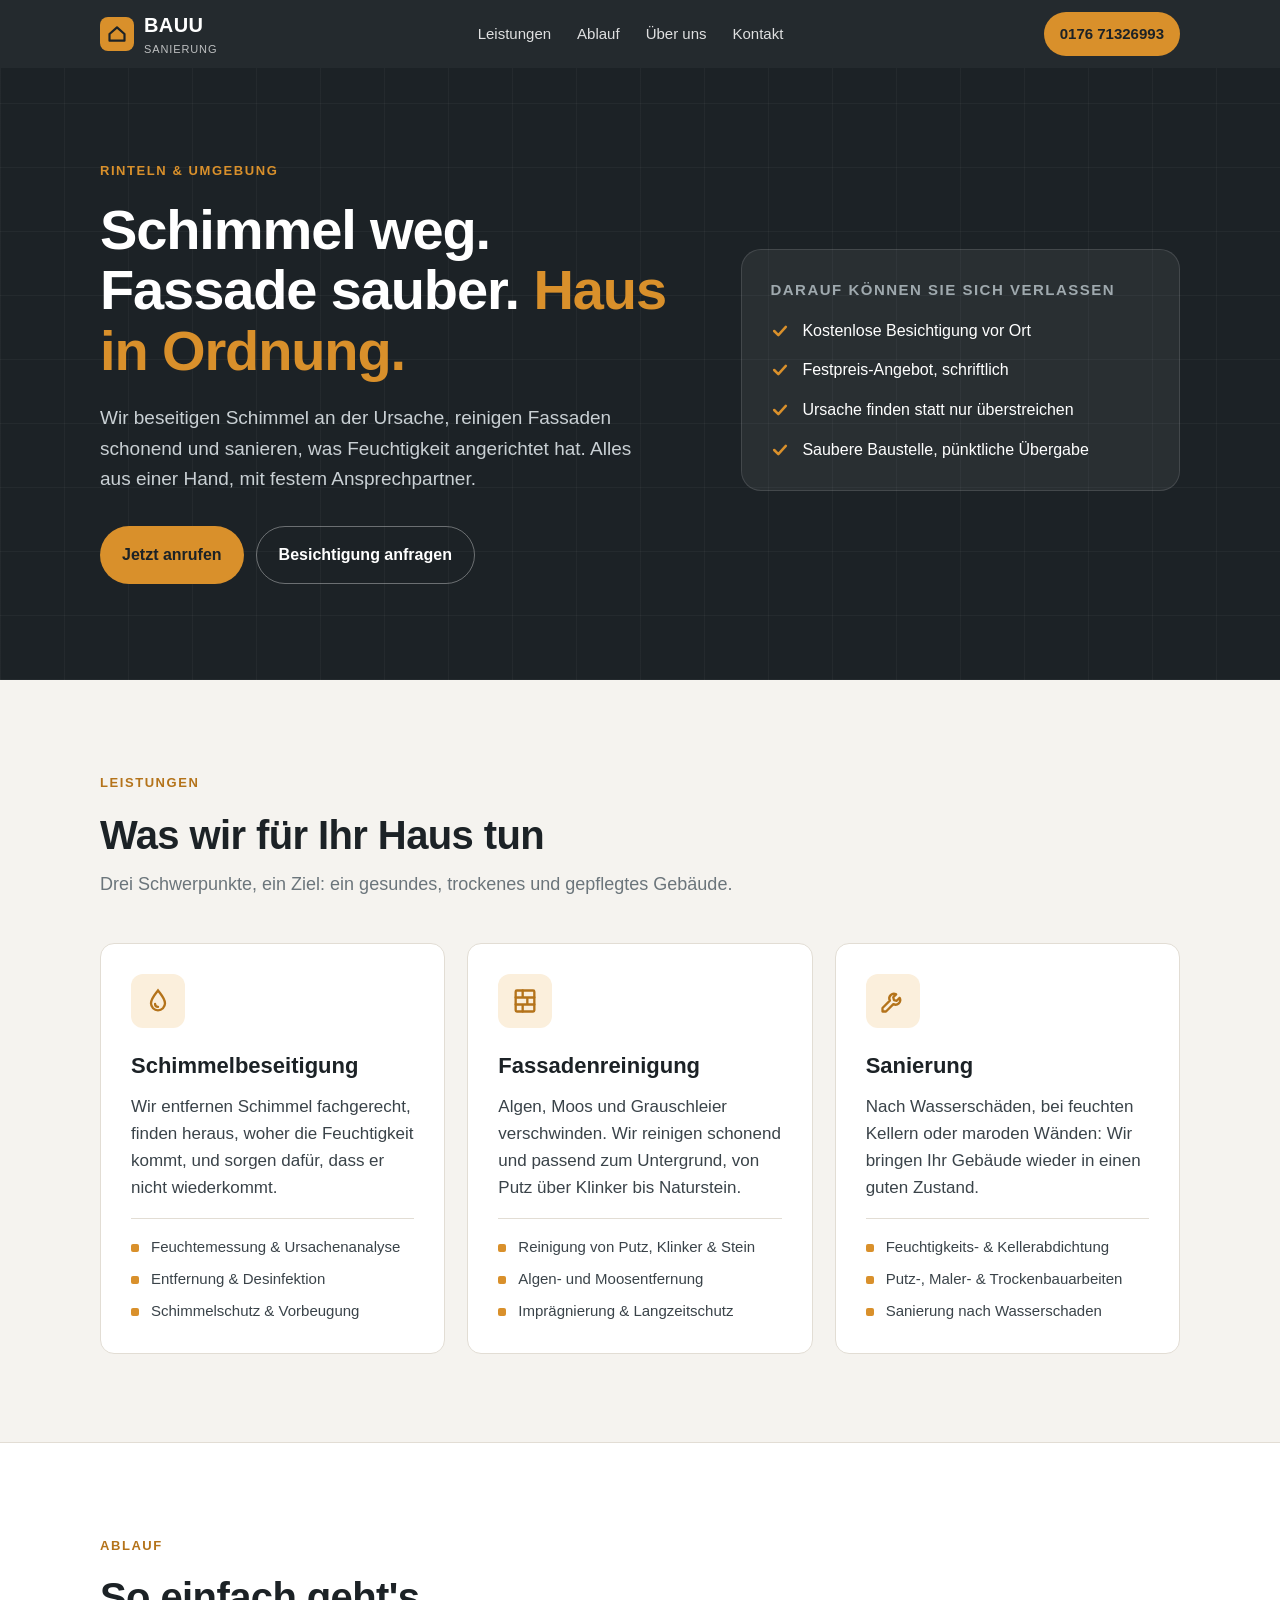
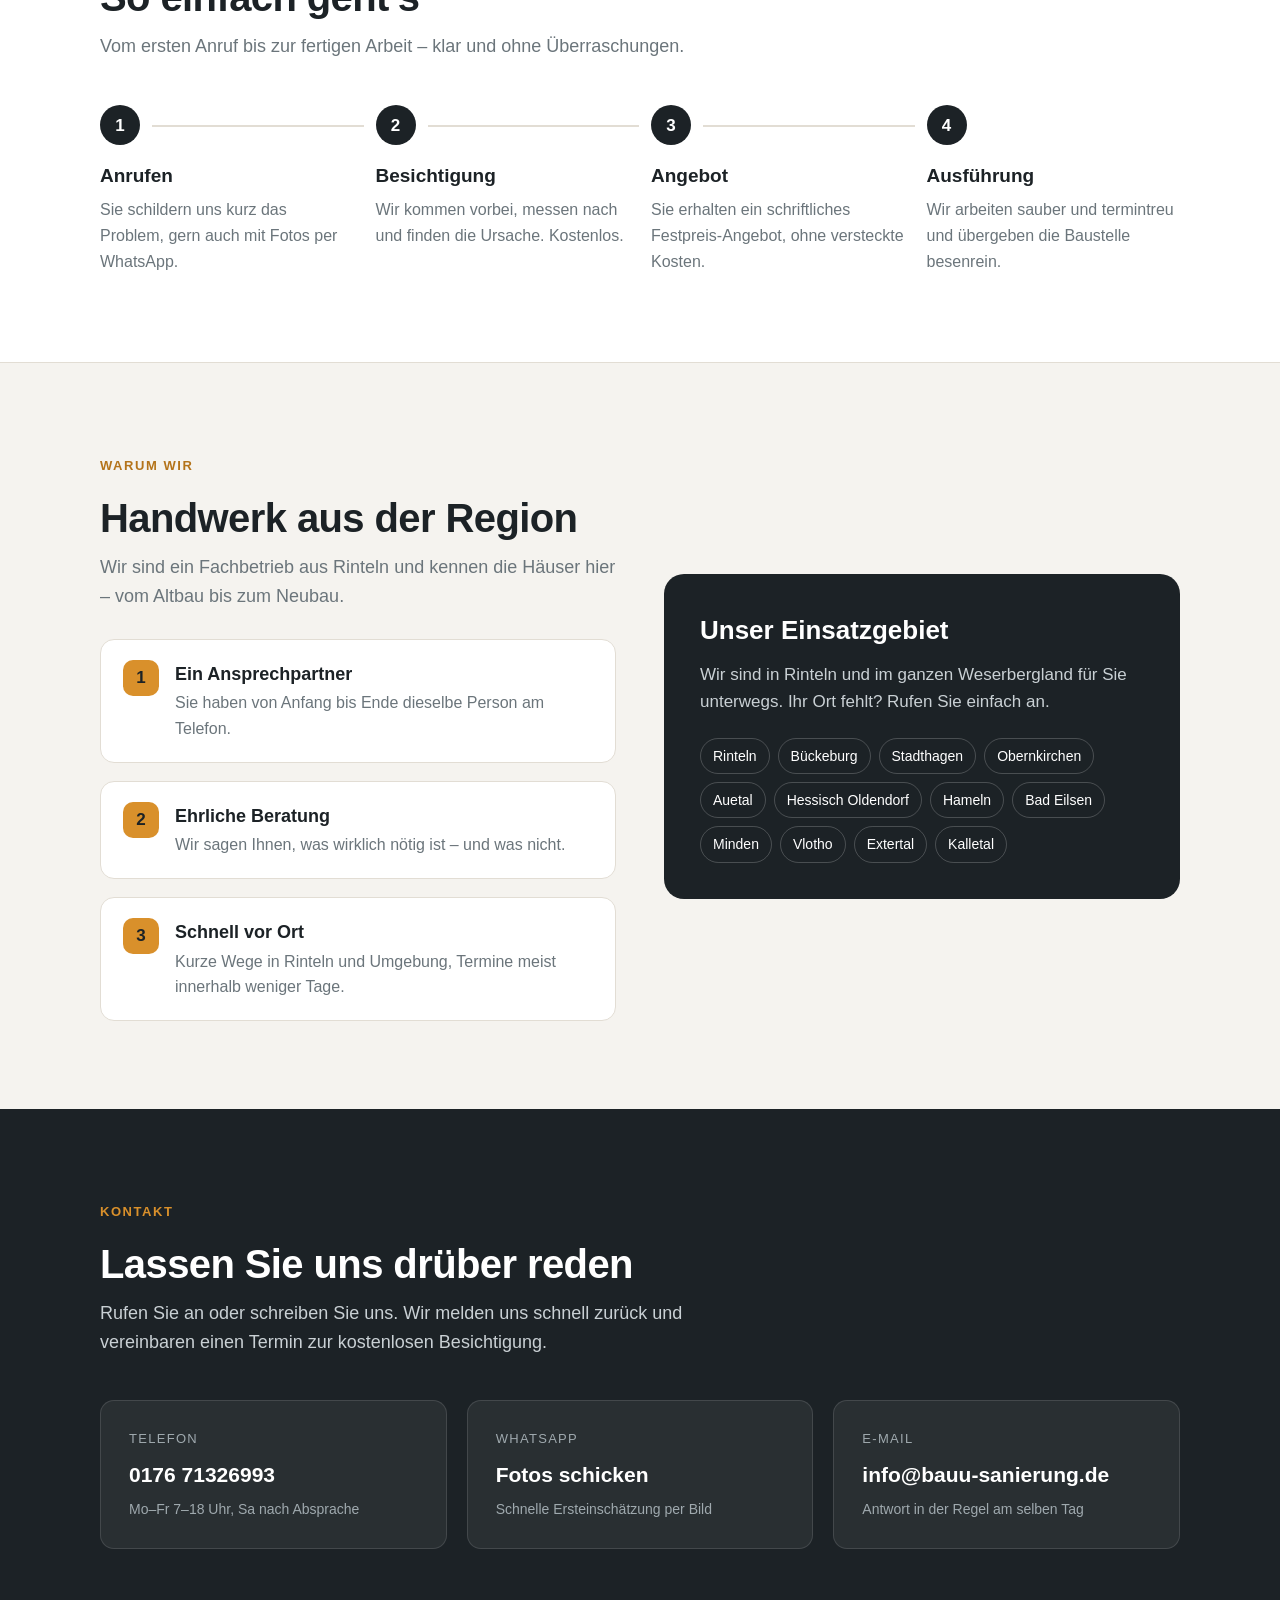
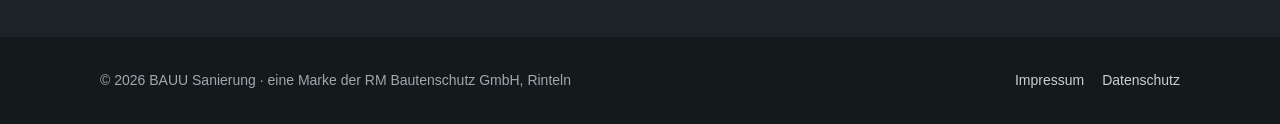
==== index.html @ 619630ef "Add files via upload" ====
<!doctype html>
<html lang="de">
<head>
<meta charset="utf-8">
<meta name="viewport" content="width=device-width,initial-scale=1">
<title>BAUU Sanierung – Schimmelbeseitigung, Fassadenreinigung &amp; Sanierung in Rinteln</title>
<meta name="description" content="Schimmelbeseitigung, Fassadenreinigung und Sanierungen in Rinteln und Umgebung. Kostenlose Besichtigung und ehrliche Beratung. Jetzt anrufen: 0176 71326993.">
<link rel="stylesheet" href="style.css">
<link rel="icon" href="data:image/svg+xml,%3Csvg xmlns='http://www.w3.org/2000/svg' viewBox='0 0 32 32'%3E%3Crect width='32' height='32' rx='7' fill='%23d9902b'/%3E%3Cpath d='M7 16 16 8l9 8v9H7z' fill='none' stroke='%231c2226' stroke-width='2.6' stroke-linejoin='round'/%3E%3C/svg%3E">
</head>
<body>

<header>
  <div class="wrap nav">
    <a class="logo" href="#top">
      <span class="logo-mark"><svg width="20" height="20" viewBox="0 0 24 24" fill="none" stroke="#1c2226" stroke-width="2.6" stroke-linejoin="round"><path d="M3 12 12 4l9 8v8H3z"/></svg></span>
      <span>BAUU<small>Sanierung</small></span>
    </a>
    <ul class="nav-links">
      <li><a href="#leistungen">Leistungen</a></li>
      <li><a href="#ablauf">Ablauf</a></li>
      <li><a href="#warum">Über uns</a></li>
      <li><a href="#kontakt">Kontakt</a></li>
    </ul>
    <a class="nav-cta" href="tel:+4917671326993">0176 71326993</a>
  </div>
</header>

<main id="top">
<section class="hero" style="padding:0">
  <div class="wrap hero-inner">
    <div>
      <span class="eyebrow">Rinteln &amp; Umgebung</span>
      <h1>Schimmel weg. Fassade sauber. <span>Haus in Ordnung.</span></h1>
      <p class="lead">Wir beseitigen Schimmel an der Ursache, reinigen Fassaden schonend und sanieren, was Feuchtigkeit angerichtet hat. Alles aus einer Hand, mit festem Ansprechpartner.</p>
      <div class="btns">
        <a class="btn btn-primary" href="tel:+4917671326993">Jetzt anrufen</a>
        <a class="btn btn-ghost" href="#kontakt">Besichtigung anfragen</a>
      </div>
    </div>
    <div class="hero-card">
      <h3>Darauf können Sie sich verlassen</h3>
      <ul class="check">
        <li><svg width="20" height="20" viewBox="0 0 24 24" fill="none" stroke="#d9902b" stroke-width="3" stroke-linecap="round" stroke-linejoin="round"><path d="m5 12 5 5 9-10"/></svg>Kostenlose Besichtigung vor Ort</li>
        <li><svg width="20" height="20" viewBox="0 0 24 24" fill="none" stroke="#d9902b" stroke-width="3" stroke-linecap="round" stroke-linejoin="round"><path d="m5 12 5 5 9-10"/></svg>Festpreis-Angebot, schriftlich</li>
        <li><svg width="20" height="20" viewBox="0 0 24 24" fill="none" stroke="#d9902b" stroke-width="3" stroke-linecap="round" stroke-linejoin="round"><path d="m5 12 5 5 9-10"/></svg>Ursache finden statt nur überstreichen</li>
        <li><svg width="20" height="20" viewBox="0 0 24 24" fill="none" stroke="#d9902b" stroke-width="3" stroke-linecap="round" stroke-linejoin="round"><path d="m5 12 5 5 9-10"/></svg>Saubere Baustelle, pünktliche Übergabe</li>
      </ul>
    </div>
  </div>
</section>

<section id="leistungen">
  <div class="wrap">
    <div class="sec-head">
      <span class="eyebrow">Leistungen</span>
      <h2>Was wir für Ihr Haus tun</h2>
      <p>Drei Schwerpunkte, ein Ziel: ein gesundes, trockenes und gepflegtes Gebäude.</p>
    </div>
    <div class="grid-3">
      <article class="card">
        <div class="icon"><svg width="28" height="28" viewBox="0 0 24 24" fill="none" stroke="#b4731a" stroke-width="2" stroke-linecap="round"><path d="M12 3c3 4 6 7 6 11a6 6 0 0 1-12 0c0-4 3-7 6-11z"/><path d="M9.5 14.5a2.5 2.5 0 0 0 2.5 2.5"/></svg></div>
        <h3>Schimmelbeseitigung</h3>
        <p>Wir entfernen Schimmel fachgerecht, finden heraus, woher die Feuchtigkeit kommt, und sorgen dafür, dass er nicht wiederkommt.</p>
        <ul>
          <li>Feuchtemessung &amp; Ursachenanalyse</li>
          <li>Entfernung &amp; Desinfektion</li>
          <li>Schimmelschutz &amp; Vorbeugung</li>
        </ul>
      </article>
      <article class="card">
        <div class="icon"><svg width="28" height="28" viewBox="0 0 24 24" fill="none" stroke="#b4731a" stroke-width="2" stroke-linecap="round" stroke-linejoin="round"><rect x="4" y="3" width="16" height="18" rx="1"/><path d="M4 9h16M4 15h16M10 3v6M14 9v6M10 15v6"/></svg></div>
        <h3>Fassadenreinigung</h3>
        <p>Algen, Moos und Grauschleier verschwinden. Wir reinigen schonend und passend zum Untergrund, von Putz über Klinker bis Naturstein.</p>
        <ul>
          <li>Reinigung von Putz, Klinker &amp; Stein</li>
          <li>Algen- und Moosentfernung</li>
          <li>Imprägnierung &amp; Langzeitschutz</li>
        </ul>
      </article>
      <article class="card">
        <div class="icon"><svg width="28" height="28" viewBox="0 0 24 24" fill="none" stroke="#b4731a" stroke-width="2" stroke-linecap="round" stroke-linejoin="round"><path d="M14.7 6.3a4 4 0 0 0-5.4 5.4L3 18v3h3l6.3-6.3a4 4 0 0 0 5.4-5.4l-2.5 2.5-2.4-.6-.6-2.4z"/></svg></div>
        <h3>Sanierung</h3>
        <p>Nach Wasserschäden, bei feuchten Kellern oder maroden Wänden: Wir bringen Ihr Gebäude wieder in einen guten Zustand.</p>
        <ul>
          <li>Feuchtigkeits- &amp; Kellerabdichtung</li>
          <li>Putz-, Maler- &amp; Trockenbauarbeiten</li>
          <li>Sanierung nach Wasserschaden</li>
        </ul>
      </article>
    </div>
  </div>
</section>

<section class="steps-sec" id="ablauf">
  <div class="wrap">
    <div class="sec-head">
      <span class="eyebrow">Ablauf</span>
      <h2>So einfach geht's</h2>
      <p>Vom ersten Anruf bis zur fertigen Arbeit – klar und ohne Überraschungen.</p>
    </div>
    <div class="steps">
      <div class="step"><h3>Anrufen</h3><p>Sie schildern uns kurz das Problem, gern auch mit Fotos per WhatsApp.</p></div>
      <div class="step"><h3>Besichtigung</h3><p>Wir kommen vorbei, messen nach und finden die Ursache. Kostenlos.</p></div>
      <div class="step"><h3>Angebot</h3><p>Sie erhalten ein schriftliches Festpreis-Angebot, ohne versteckte Kosten.</p></div>
      <div class="step"><h3>Ausführung</h3><p>Wir arbeiten sauber und termintreu und übergeben die Baustelle besenrein.</p></div>
    </div>
  </div>
</section>

<section id="warum">
  <div class="wrap why">
    <div>
      <div class="sec-head" style="margin-bottom:28px">
        <span class="eyebrow">Warum wir</span>
        <h2>Handwerk aus der Region</h2>
        <p>Wir sind ein Fachbetrieb aus Rinteln und kennen die Häuser hier – vom Altbau bis zum Neubau.</p>
      </div>
      <div class="why-list">
        <div class="why-item"><span class="num">1</span><div><h3>Ein Ansprechpartner</h3><p>Sie haben von Anfang bis Ende dieselbe Person am Telefon.</p></div></div>
        <div class="why-item"><span class="num">2</span><div><h3>Ehrliche Beratung</h3><p>Wir sagen Ihnen, was wirklich nötig ist – und was nicht.</p></div></div>
        <div class="why-item"><span class="num">3</span><div><h3>Schnell vor Ort</h3><p>Kurze Wege in Rinteln und Umgebung, Termine meist innerhalb weniger Tage.</p></div></div>
      </div>
    </div>
    <div class="area">
      <h3>Unser Einsatzgebiet</h3>
      <p>Wir sind in Rinteln und im ganzen Weserbergland für Sie unterwegs. Ihr Ort fehlt? Rufen Sie einfach an.</p>
      <div class="tags">
        <span>Rinteln</span><span>Bückeburg</span><span>Stadthagen</span><span>Obernkirchen</span><span>Auetal</span><span>Hessisch Oldendorf</span><span>Hameln</span><span>Bad Eilsen</span><span>Minden</span><span>Vlotho</span><span>Extertal</span><span>Kalletal</span>
      </div>
    </div>
  </div>
</section>

<section class="contact" id="kontakt">
  <div class="wrap">
    <div class="sec-head">
      <span class="eyebrow">Kontakt</span>
      <h2>Lassen Sie uns drüber reden</h2>
      <p>Rufen Sie an oder schreiben Sie uns. Wir melden uns schnell zurück und vereinbaren einen Termin zur kostenlosen Besichtigung.</p>
    </div>
    <div class="contact-grid">
      <a class="c-card" href="tel:+4917671326993"><div class="label">Telefon</div><div class="val">0176 71326993</div><div class="hint">Mo–Fr 7–18 Uhr, Sa nach Absprache</div></a>
      <a class="c-card" href="https://wa.me/4917671326993"><div class="label">WhatsApp</div><div class="val">Fotos schicken</div><div class="hint">Schnelle Ersteinschätzung per Bild</div></a>
      <a class="c-card" href="mailto:info@bauu-sanierung.de"><div class="label">E-Mail</div><div class="val">info@bauu-sanierung.de</div><div class="hint">Antwort in der Regel am selben Tag</div></a>
    </div>
  </div>
</section>
</main>

<footer>
  <div class="wrap foot">
    <span>© 2026 BAUU Sanierung · eine Marke der RM Bautenschutz GmbH, Rinteln</span>
    <span><a href="impressum.html">Impressum</a><a href="datenschutz.html">Datenschutz</a></span>
  </div>
</footer>

<div class="callbar">
  <a href="tel:+4917671326993">Anrufen</a>
  <a href="https://wa.me/4917671326993">WhatsApp</a>
</div>

</body>
</html>
---- style.css ----
:root{
  --ink:#1c2226;
  --ink-2:#3a4349;
  --muted:#6b757b;
  --bg:#f5f3ef;
  --card:#ffffff;
  --line:#e2ddd4;
  --accent:#d9902b;
  --accent-dark:#b4731a;
  --dark:#1c2226;
  --radius:14px;
  --max:1120px;
}
*{box-sizing:border-box;margin:0;padding:0}
html{scroll-behavior:smooth}
body{font-family:-apple-system,BlinkMacSystemFont,"Segoe UI",Roboto,"Helvetica Neue",Arial,sans-serif;color:var(--ink);background:var(--bg);line-height:1.6;font-size:17px}
img,svg{display:block;max-width:100%}
a{color:inherit}
.wrap{max-width:var(--max);margin:0 auto;padding:0 20px}

/* Header */
header{position:sticky;top:0;z-index:20;background:rgba(28,34,38,.96);backdrop-filter:blur(8px);color:#fff}
.nav{display:flex;align-items:center;justify-content:space-between;height:68px;gap:16px}
.logo{display:flex;align-items:center;gap:10px;text-decoration:none;font-weight:800;letter-spacing:.02em;font-size:20px}
.logo-mark{width:34px;height:34px;border-radius:8px;background:var(--accent);display:grid;place-items:center}
.logo small{display:block;font-weight:500;font-size:11px;letter-spacing:.08em;opacity:.7;text-transform:uppercase}
.nav-links{display:flex;gap:26px;list-style:none}
.nav-links a{text-decoration:none;font-size:15px;opacity:.85}
.nav-links a:hover{opacity:1;color:var(--accent)}
.nav-cta{background:var(--accent);color:var(--ink);text-decoration:none;font-weight:700;padding:10px 16px;border-radius:999px;font-size:15px;white-space:nowrap}
.nav-cta:hover{background:#e9a447}

/* Hero */
.hero{background:var(--dark);color:#fff;position:relative;overflow:hidden}
.hero::after{content:"";position:absolute;inset:0;background:
  repeating-linear-gradient(90deg,rgba(255,255,255,.035) 0 1px,transparent 1px 64px),
  repeating-linear-gradient(0deg,rgba(255,255,255,.035) 0 1px,transparent 1px 64px);pointer-events:none}
.hero-inner{position:relative;z-index:1;display:grid;grid-template-columns:1.15fr .85fr;gap:48px;align-items:center;padding:88px 20px 96px}
.eyebrow{display:inline-block;font-size:13px;letter-spacing:.12em;text-transform:uppercase;color:var(--accent);font-weight:700;margin-bottom:18px}
.hero h1{font-size:clamp(34px,5vw,56px);line-height:1.08;letter-spacing:-.02em;margin-bottom:22px}
.hero h1 span{color:var(--accent)}
.hero p.lead{font-size:19px;color:#c9d0d4;max-width:540px;margin-bottom:32px}
.btns{display:flex;flex-wrap:wrap;gap:12px}
.btn{display:inline-flex;align-items:center;gap:10px;padding:15px 22px;border-radius:999px;text-decoration:none;font-weight:700;font-size:16px}
.btn-primary{background:var(--accent);color:var(--ink)}
.btn-primary:hover{background:#e9a447}
.btn-ghost{border:1.5px solid rgba(255,255,255,.35);color:#fff}
.btn-ghost:hover{border-color:#fff}
.hero-card{background:rgba(255,255,255,.06);border:1px solid rgba(255,255,255,.12);border-radius:20px;padding:28px}
.hero-card h3{font-size:15px;text-transform:uppercase;letter-spacing:.1em;color:#9fa9ae;margin-bottom:16px}
.check{list-style:none;display:grid;gap:14px}
.check li{display:flex;gap:12px;align-items:flex-start;font-size:16px}
.check li svg{flex:none;margin-top:3px}

/* Sections */
section{padding:88px 0}
.sec-head{max-width:640px;margin-bottom:44px}
.sec-head .eyebrow{color:var(--accent-dark)}
.sec-head h2{font-size:clamp(28px,3.6vw,40px);line-height:1.15;letter-spacing:-.015em;margin-bottom:12px}
.sec-head p{color:var(--muted);font-size:18px}

.grid-3{display:grid;grid-template-columns:repeat(3,1fr);gap:22px}
.card{background:var(--card);border:1px solid var(--line);border-radius:var(--radius);padding:30px;display:flex;flex-direction:column}
.card .icon{width:54px;height:54px;border-radius:12px;background:#fbefdc;display:grid;place-items:center;margin-bottom:20px}
.card h3{font-size:22px;margin-bottom:10px}
.card p{color:var(--ink-2);margin-bottom:16px}
.card ul{list-style:none;display:grid;gap:8px;margin-top:auto;padding-top:16px;border-top:1px solid var(--line)}
.card ul li{font-size:15px;color:var(--ink-2);padding-left:20px;position:relative}
.card ul li::before{content:"";position:absolute;left:0;top:9px;width:8px;height:8px;border-radius:2px;background:var(--accent)}

/* Steps */
.steps-sec{background:#fff;border-top:1px solid var(--line);border-bottom:1px solid var(--line)}
.steps{display:grid;grid-template-columns:repeat(4,1fr);gap:22px;counter-reset:s}
.step{position:relative;padding-top:56px}
.step::before{counter-increment:s;content:counter(s);position:absolute;top:0;left:0;width:40px;height:40px;border-radius:50%;background:var(--ink);color:#fff;font-weight:800;display:grid;place-items:center}
.step::after{content:"";position:absolute;top:20px;left:52px;right:-10px;height:2px;background:var(--line)}
.step:last-child::after{display:none}
.step h3{font-size:19px;margin-bottom:6px}
.step p{color:var(--muted);font-size:16px}

/* Why */
.why{display:grid;grid-template-columns:1fr 1fr;gap:48px;align-items:center}
.why-list{display:grid;gap:18px}
.why-item{display:flex;gap:16px;background:#fff;border:1px solid var(--line);border-radius:var(--radius);padding:20px 22px}
.why-item .num{flex:none;width:36px;height:36px;border-radius:10px;background:var(--accent);display:grid;place-items:center;font-weight:800}
.why-item h3{font-size:18px;margin-bottom:2px}
.why-item p{color:var(--muted);font-size:16px}
.area{background:var(--dark);color:#fff;border-radius:20px;padding:36px;position:relative;overflow:hidden}
.area h3{font-size:26px;margin-bottom:10px}
.area p{color:#c9d0d4;margin-bottom:22px}
.tags{display:flex;flex-wrap:wrap;gap:8px}
.tags span{border:1px solid rgba(255,255,255,.2);padding:6px 12px;border-radius:999px;font-size:14px}

/* Contact */
.contact{background:var(--dark);color:#fff}
.contact .sec-head p{color:#c9d0d4}
.contact .sec-head .eyebrow{color:var(--accent)}
.contact-grid{display:grid;grid-template-columns:repeat(3,1fr);gap:20px}
.c-card{display:block;text-decoration:none;background:rgba(255,255,255,.06);border:1px solid rgba(255,255,255,.12);border-radius:var(--radius);padding:28px;transition:border-color .2s,transform .2s}
a.c-card:hover{border-color:var(--accent);transform:translateY(-2px)}
.c-card .label{font-size:13px;text-transform:uppercase;letter-spacing:.1em;color:#9fa9ae;margin-bottom:8px}
.c-card .val{font-size:21px;font-weight:700;word-break:break-word}
.c-card .hint{font-size:14px;color:#9fa9ae;margin-top:6px}

/* Footer */
footer{background:#14191c;color:#9fa9ae;padding:32px 0;font-size:14px}
.foot{display:flex;flex-wrap:wrap;justify-content:space-between;gap:12px}
.foot a{color:#c9d0d4;text-decoration:none;margin-left:18px}
.foot a:hover{color:var(--accent)}

/* Legal pages */
.legal{padding:64px 0 88px}
.legal .wrap{max-width:780px}
.legal h1{font-size:36px;margin-bottom:28px}
.legal h2{font-size:21px;margin:32px 0 10px}
.legal p,.legal li{color:var(--ink-2);margin-bottom:10px}
.legal ul{padding-left:20px}
.todo{background:#fff4d6;border:1px dashed var(--accent-dark);padding:2px 6px;border-radius:4px}

/* Mobile call bar */
.callbar{display:none}

@media (max-width:900px){
  .nav-links{display:none}
  .hero-inner{grid-template-columns:1fr;padding:64px 20px 72px;gap:36px}
  .grid-3,.contact-grid{grid-template-columns:1fr}
  .steps{grid-template-columns:1fr 1fr;gap:32px 22px}
  .step::after{display:none}
  .why{grid-template-columns:1fr}
  section{padding:64px 0}
}
@media (max-width:560px){
  body{font-size:16px;padding-bottom:64px}
  .steps{grid-template-columns:1fr}
  .nav-cta{display:none}
  .callbar{display:flex;position:fixed;left:0;right:0;bottom:0;z-index:30;background:var(--ink);border-top:1px solid rgba(255,255,255,.1)}
  .callbar a{flex:1;text-align:center;padding:16px 8px;color:#fff;text-decoration:none;font-weight:700}
  .callbar a:first-child{background:var(--accent);color:var(--ink)}
  .foot a{margin:0 18px 0 0}
}
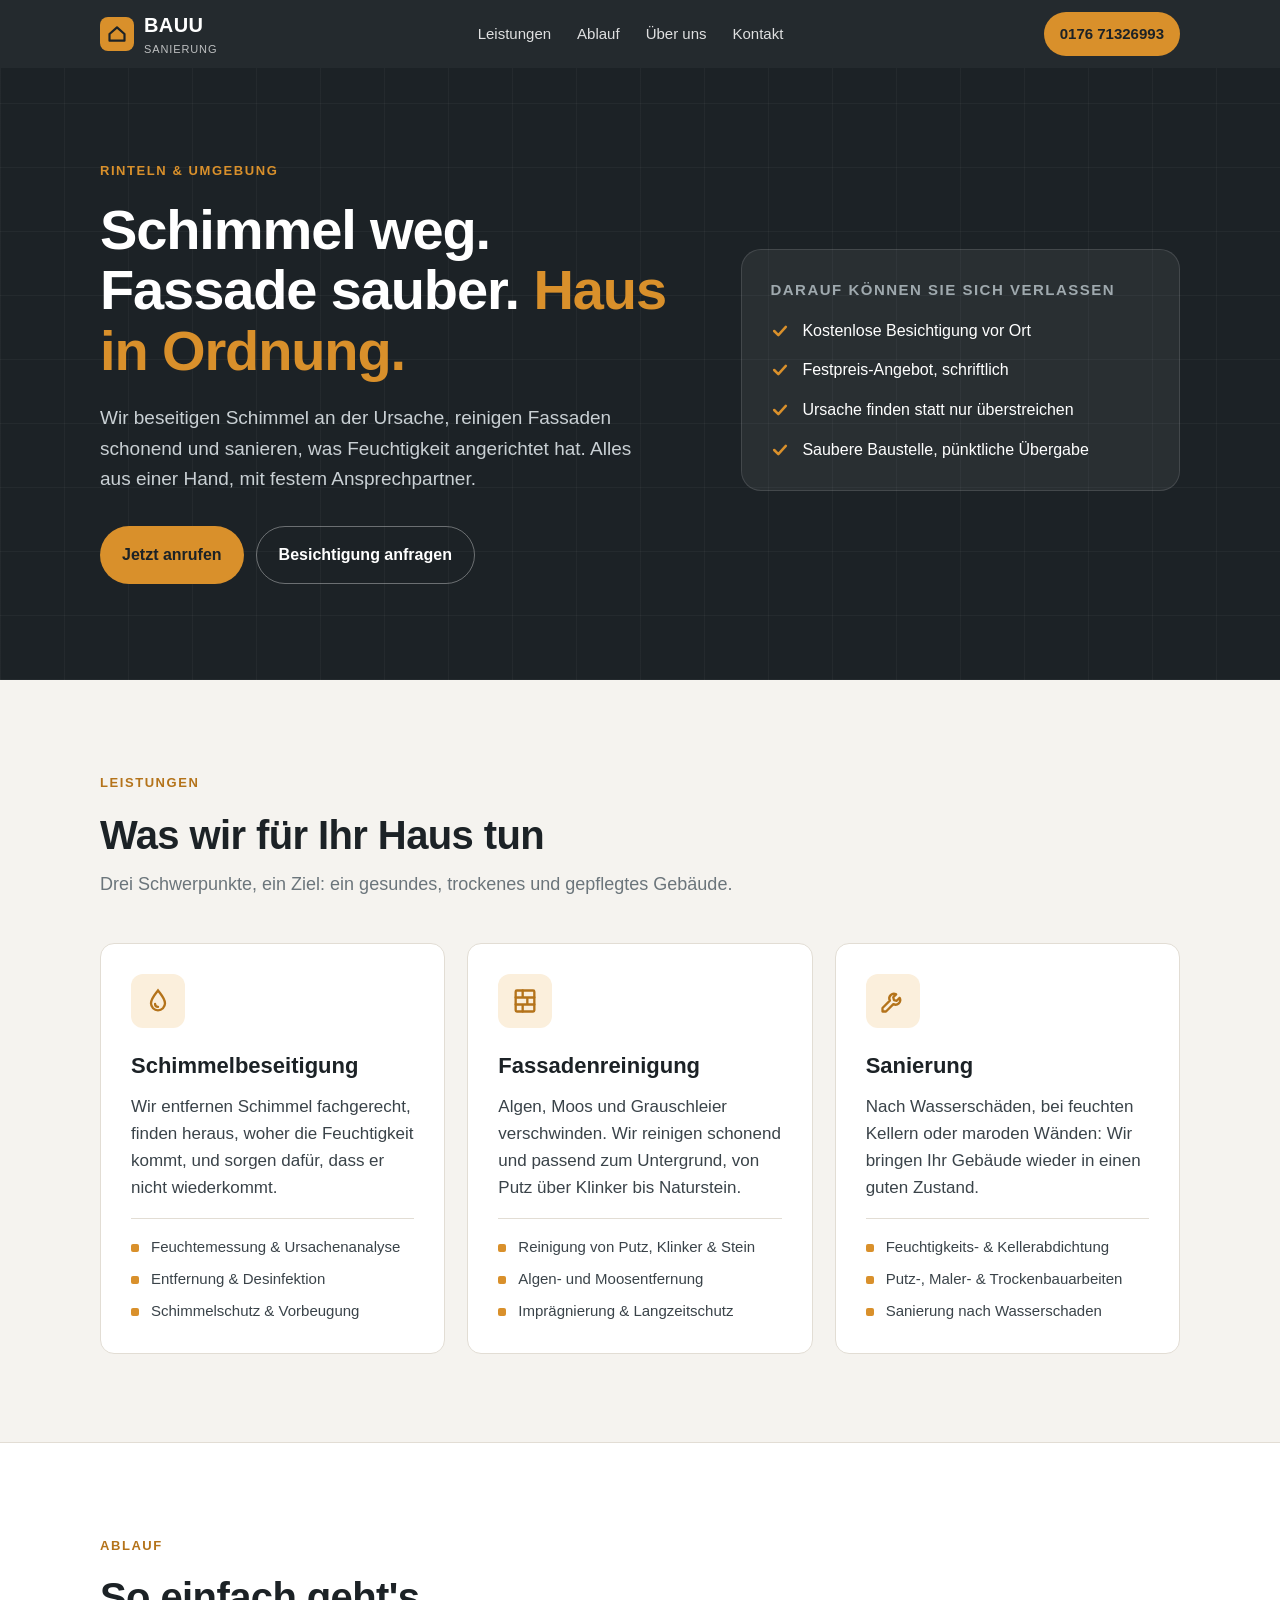
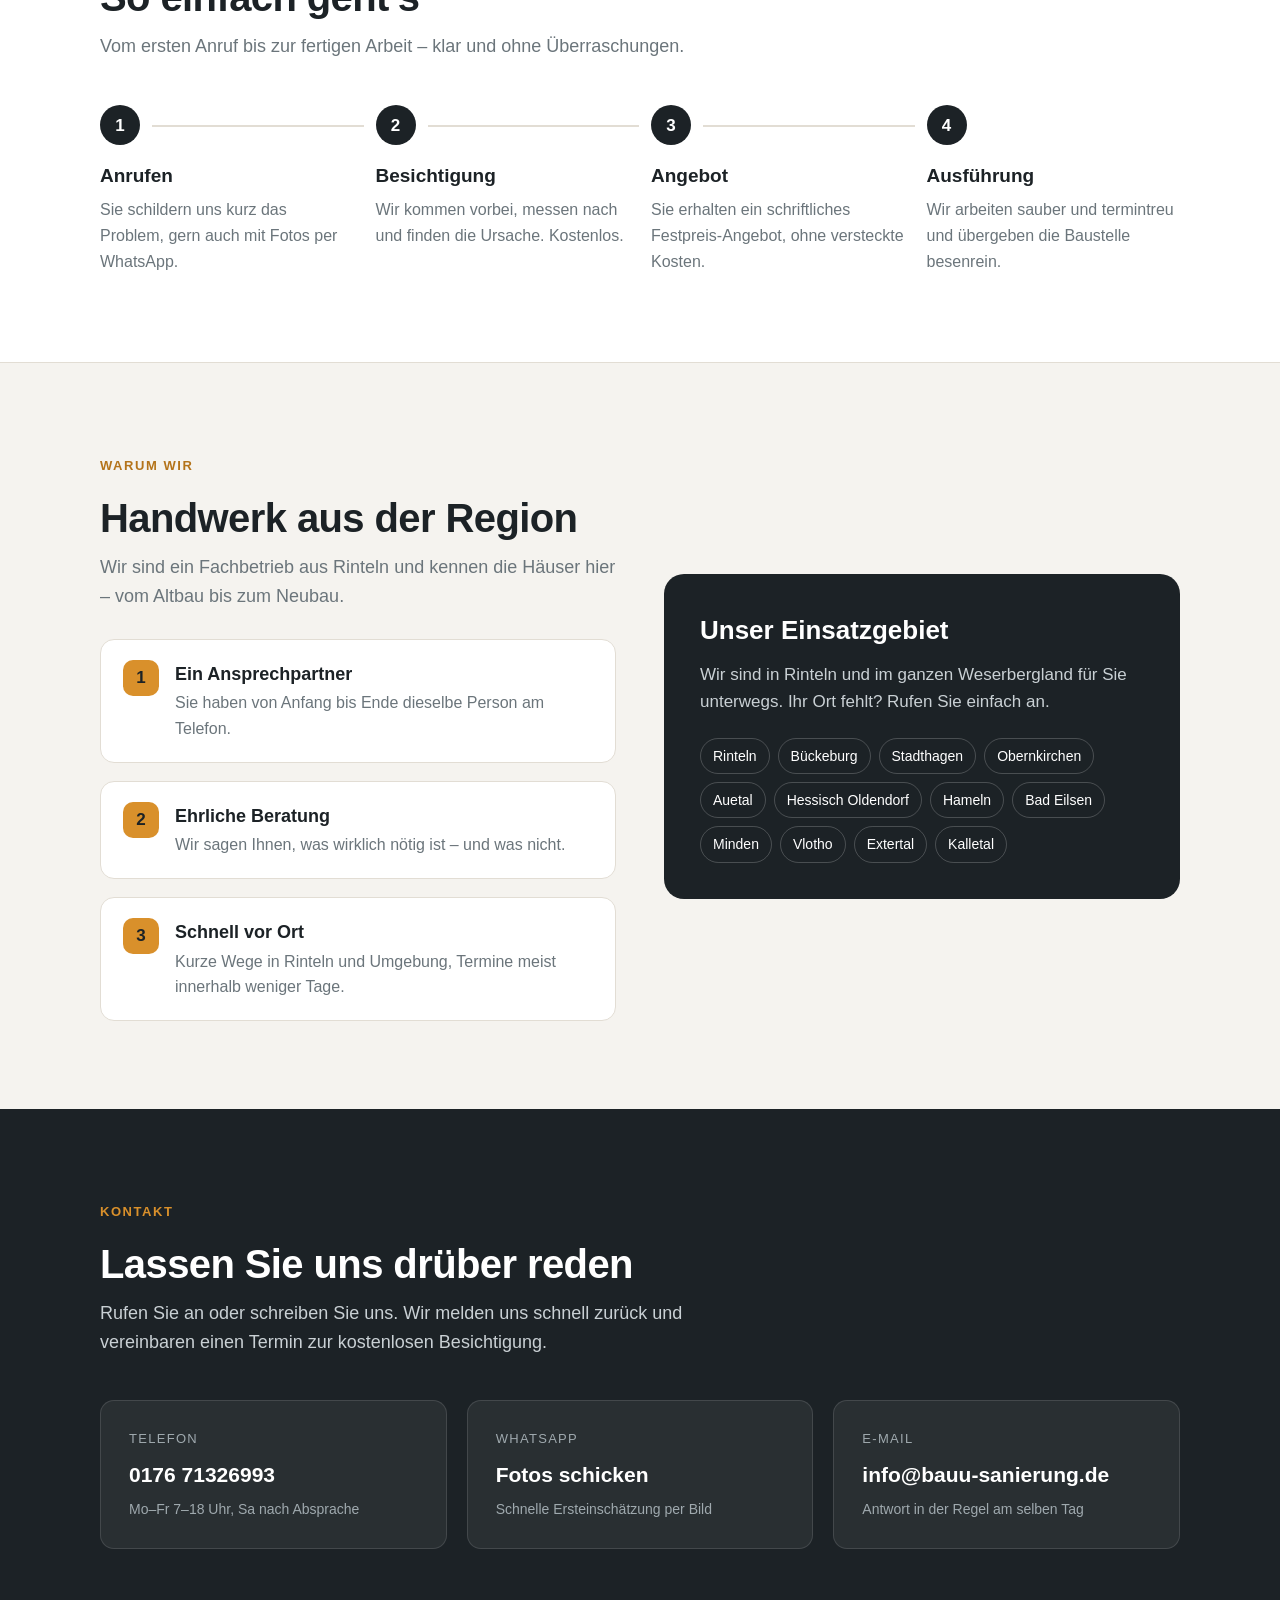
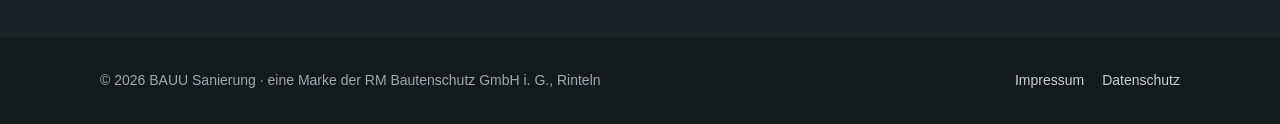
==== commit 6ea147cc: "Add files via upload" ====
--- a/index.html
+++ b/index.html
@@ -150,7 +150,7 @@
 
 <footer>
   <div class="wrap foot">
-    <span>© 2026 BAUU Sanierung · eine Marke der RM Bautenschutz GmbH, Rinteln</span>
+    <span>© 2026 BAUU Sanierung · eine Marke der RM Bautenschutz GmbH i. G., Rinteln</span>
     <span><a href="impressum.html">Impressum</a><a href="datenschutz.html">Datenschutz</a></span>
   </div>
 </footer>
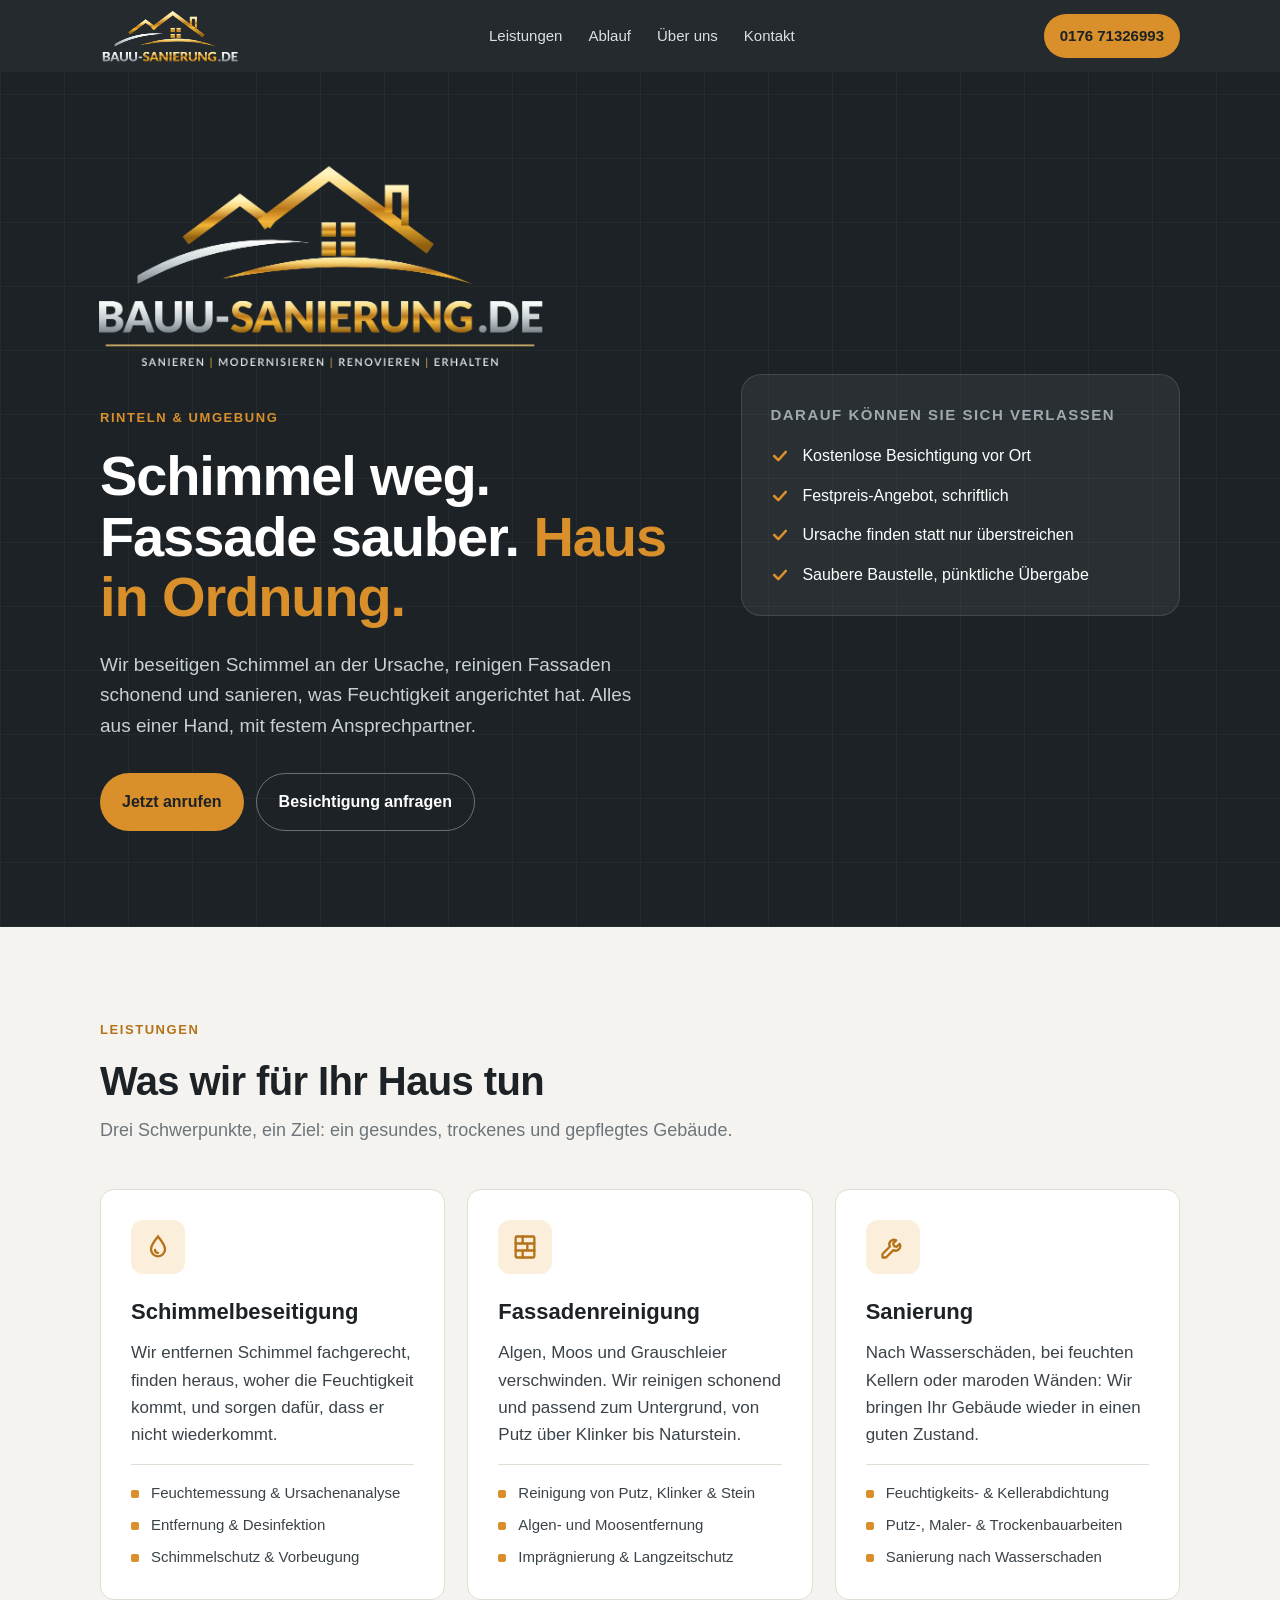
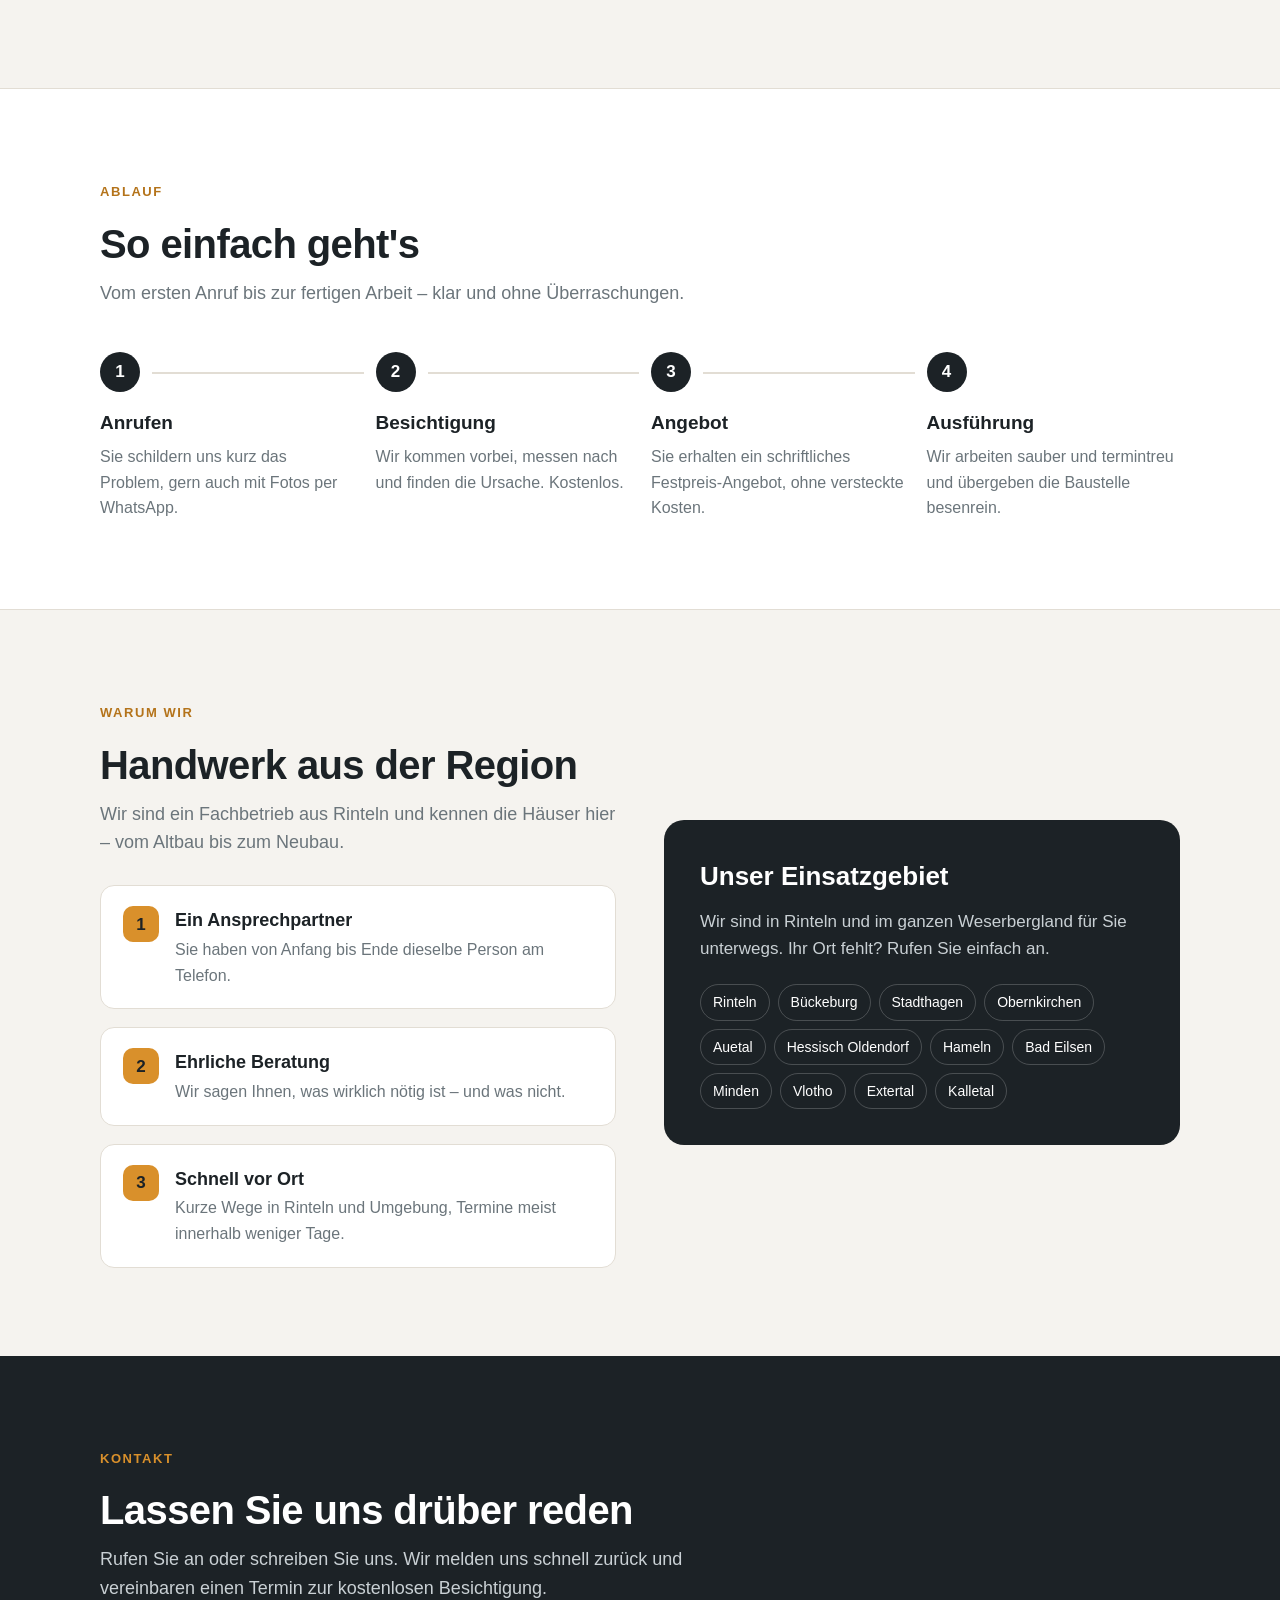
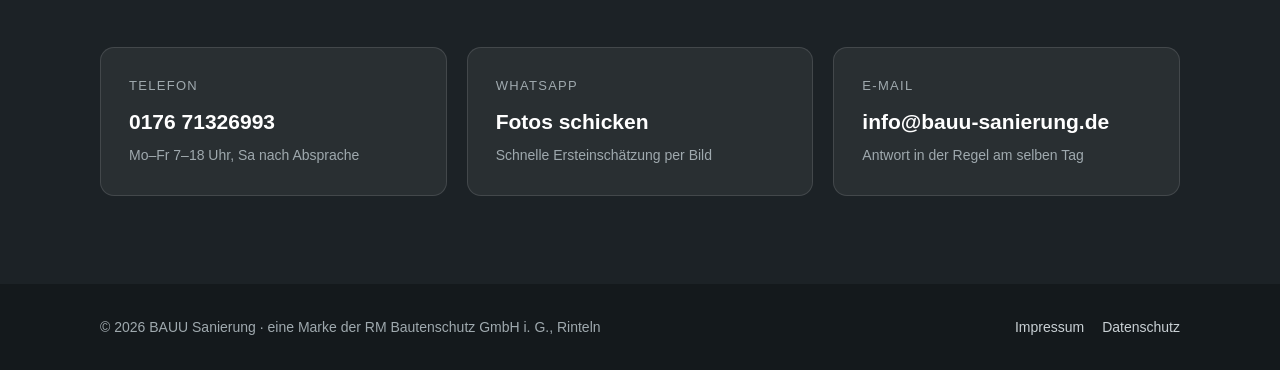
==== commit 66011267: "Add files via upload" ====
--- a/index.html
+++ b/index.html
@@ -13,8 +13,7 @@
 <header>
   <div class="wrap nav">
     <a class="logo" href="#top">
-      <span class="logo-mark"><svg width="20" height="20" viewBox="0 0 24 24" fill="none" stroke="#1c2226" stroke-width="2.6" stroke-linejoin="round"><path d="M3 12 12 4l9 8v8H3z"/></svg></span>
-      <span>BAUU<small>Sanierung</small></span>
+      <img src="logo-header.webp" alt="BAUU-Sanierung.de" width="140" height="54">
     </a>
     <ul class="nav-links">
       <li><a href="#leistungen">Leistungen</a></li>
@@ -30,6 +29,7 @@
 <section class="hero" style="padding:0">
   <div class="wrap hero-inner">
     <div>
+      <img class="hero-logo" src="logo-full.webp" alt="BAUU-Sanierung.de – Sanieren, Modernisieren, Renovieren, Erhalten" width="460" height="215">
       <span class="eyebrow">Rinteln &amp; Umgebung</span>
       <h1>Schimmel weg. Fassade sauber. <span>Haus in Ordnung.</span></h1>
       <p class="lead">Wir beseitigen Schimmel an der Ursache, reinigen Fassaden schonend und sanieren, was Feuchtigkeit angerichtet hat. Alles aus einer Hand, mit festem Ansprechpartner.</p>
--- a/style.css
+++ b/style.css
@@ -20,7 +20,9 @@
 
 /* Header */
 header{position:sticky;top:0;z-index:20;background:rgba(28,34,38,.96);backdrop-filter:blur(8px);color:#fff}
-.nav{display:flex;align-items:center;justify-content:space-between;height:68px;gap:16px}
+.nav{display:flex;align-items:center;justify-content:space-between;height:72px;gap:16px}
+.logo img{height:54px;width:auto}
+.hero-logo{width:100%;max-width:460px;height:auto;margin:0 0 28px -10px}
 .logo{display:flex;align-items:center;gap:10px;text-decoration:none;font-weight:800;letter-spacing:.02em;font-size:20px}
 .logo-mark{width:34px;height:34px;border-radius:8px;background:var(--accent);display:grid;place-items:center}
 .logo small{display:block;font-weight:500;font-size:11px;letter-spacing:.08em;opacity:.7;text-transform:uppercase}
@@ -122,6 +124,7 @@
 
 @media (max-width:900px){
   .nav-links{display:none}
+  .hero-logo{max-width:340px}
   .hero-inner{grid-template-columns:1fr;padding:64px 20px 72px;gap:36px}
   .grid-3,.contact-grid{grid-template-columns:1fr}
   .steps{grid-template-columns:1fr 1fr;gap:32px 22px}
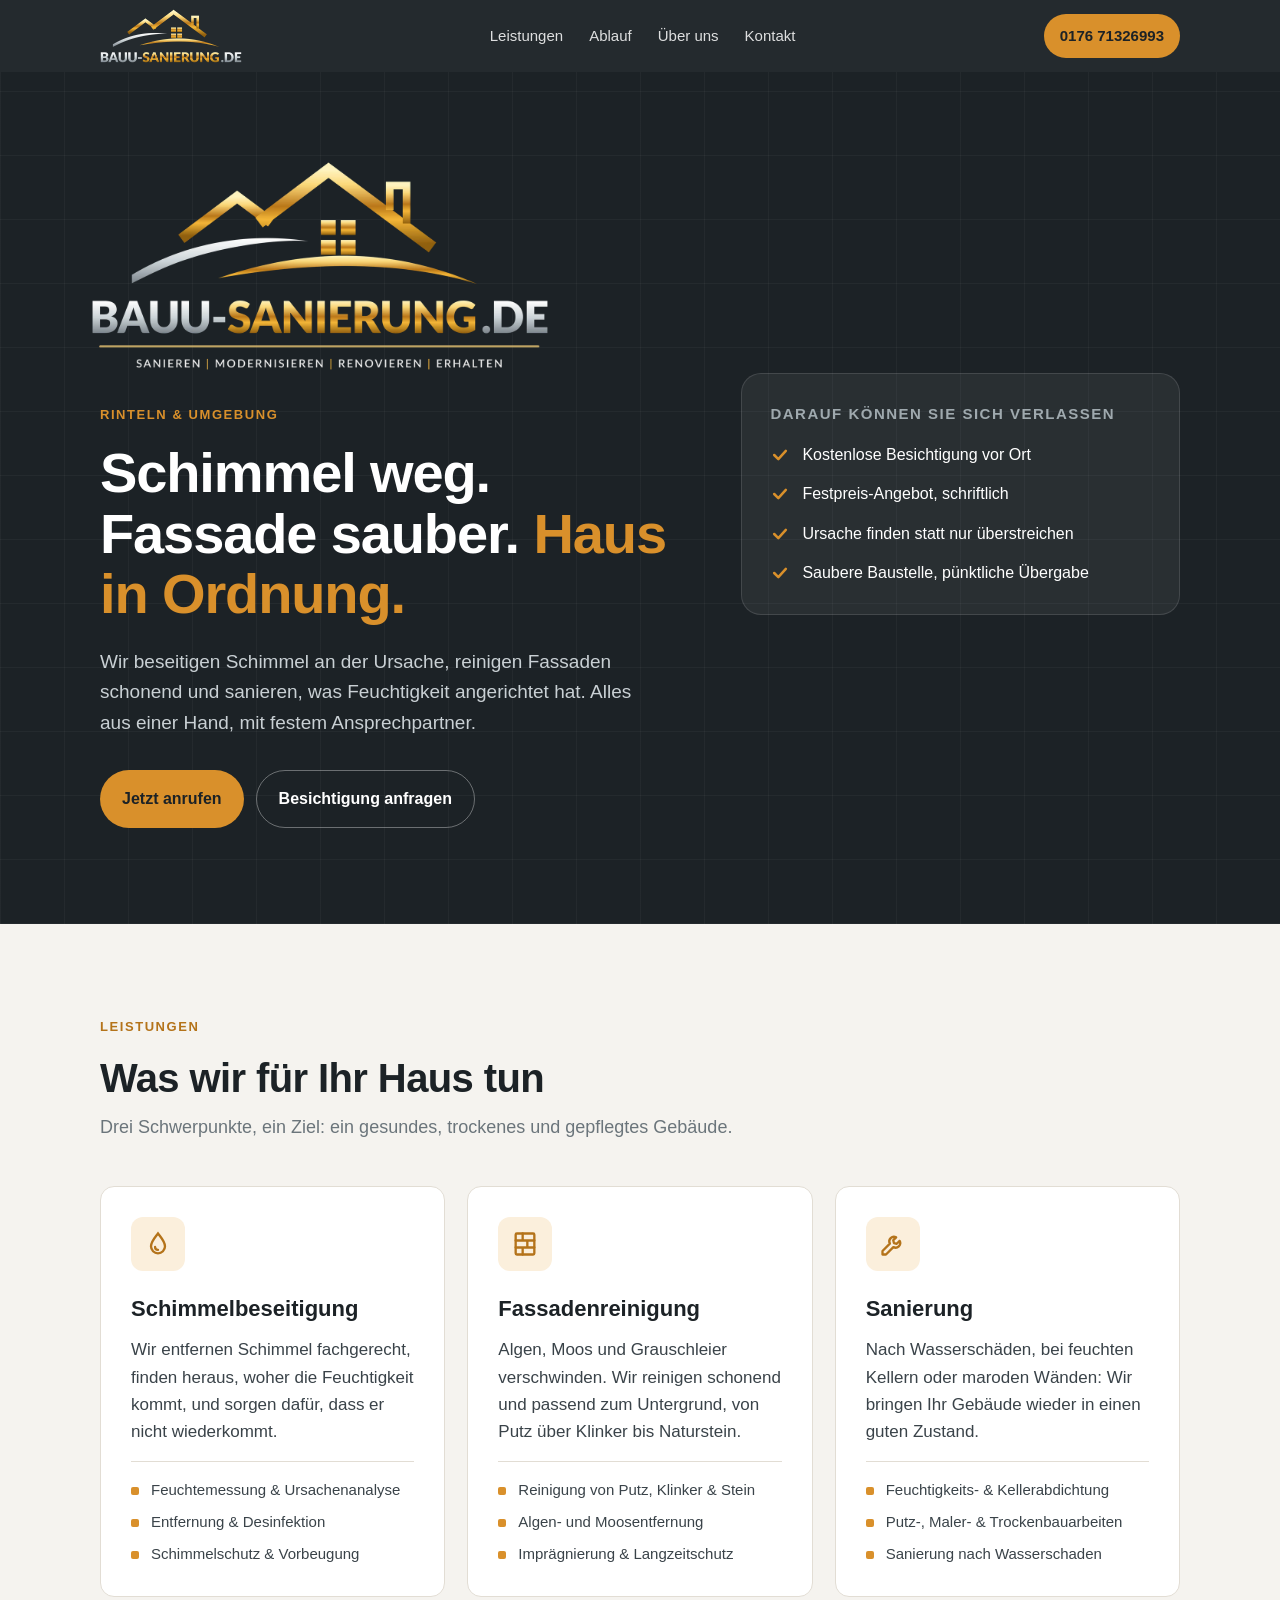
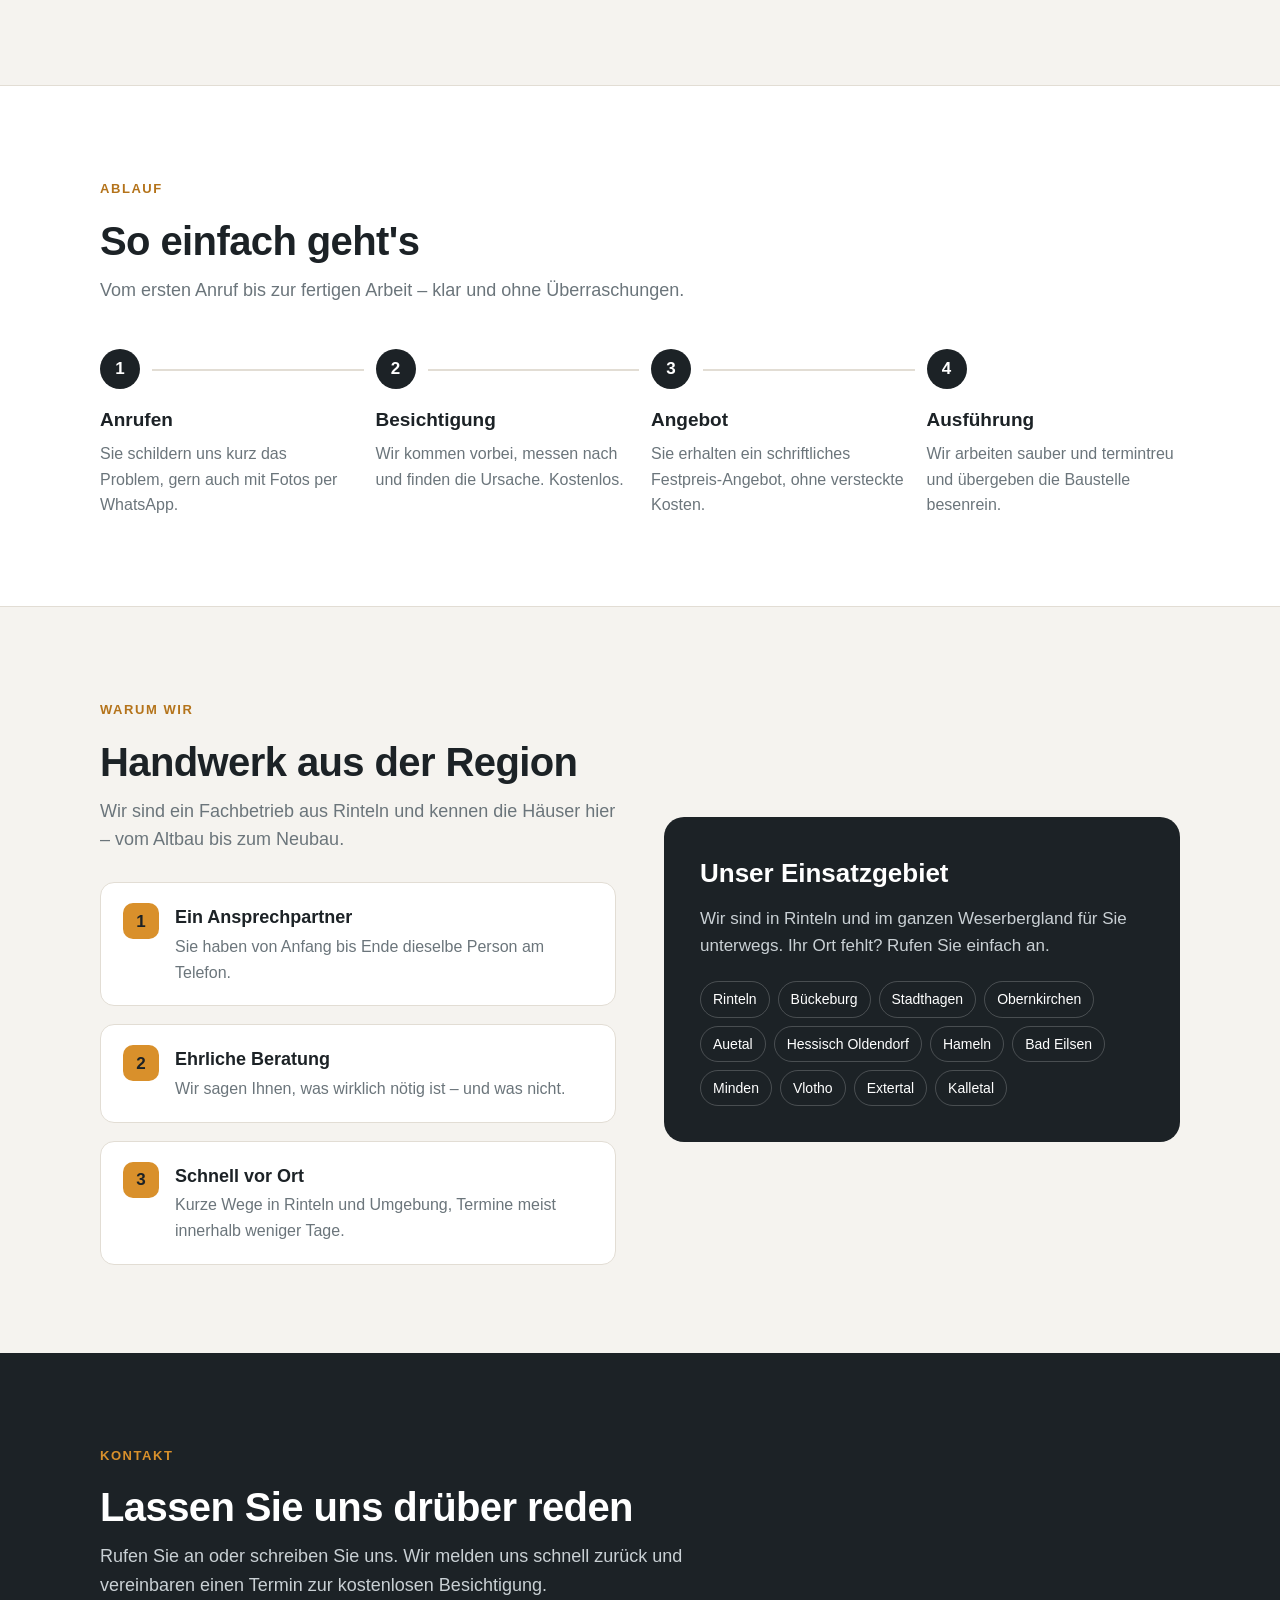
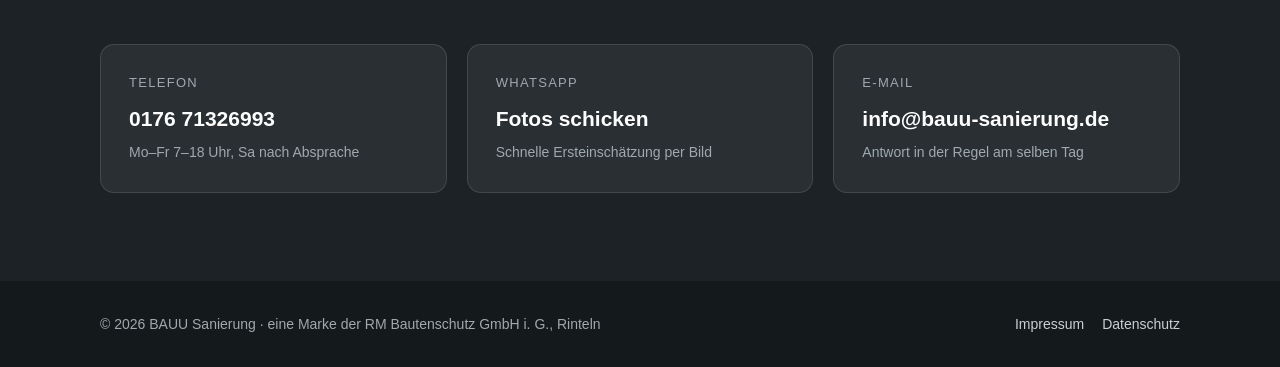
==== commit 5a67d863: "Neues Logo (Vektor) für Header und Hero" ====
--- a/index.html
+++ b/index.html
@@ -13,7 +13,7 @@
 <header>
   <div class="wrap nav">
     <a class="logo" href="#top">
-      <img src="logo-header.webp" alt="BAUU-Sanierung.de" width="140" height="54">
+      <img src="logo-header.webp" alt="BAUU-Sanierung.de" width="142" height="54">
     </a>
     <ul class="nav-links">
       <li><a href="#leistungen">Leistungen</a></li>
@@ -29,7 +29,7 @@
 <section class="hero" style="padding:0">
   <div class="wrap hero-inner">
     <div>
-      <img class="hero-logo" src="logo-full.webp" alt="BAUU-Sanierung.de – Sanieren, Modernisieren, Renovieren, Erhalten" width="460" height="215">
+      <img class="hero-logo" src="logo-full.webp" alt="BAUU-Sanierung.de – Sanieren, Modernisieren, Renovieren, Erhalten" width="460" height="212">
       <span class="eyebrow">Rinteln &amp; Umgebung</span>
       <h1>Schimmel weg. Fassade sauber. <span>Haus in Ordnung.</span></h1>
       <p class="lead">Wir beseitigen Schimmel an der Ursache, reinigen Fassaden schonend und sanieren, was Feuchtigkeit angerichtet hat. Alles aus einer Hand, mit festem Ansprechpartner.</p>
